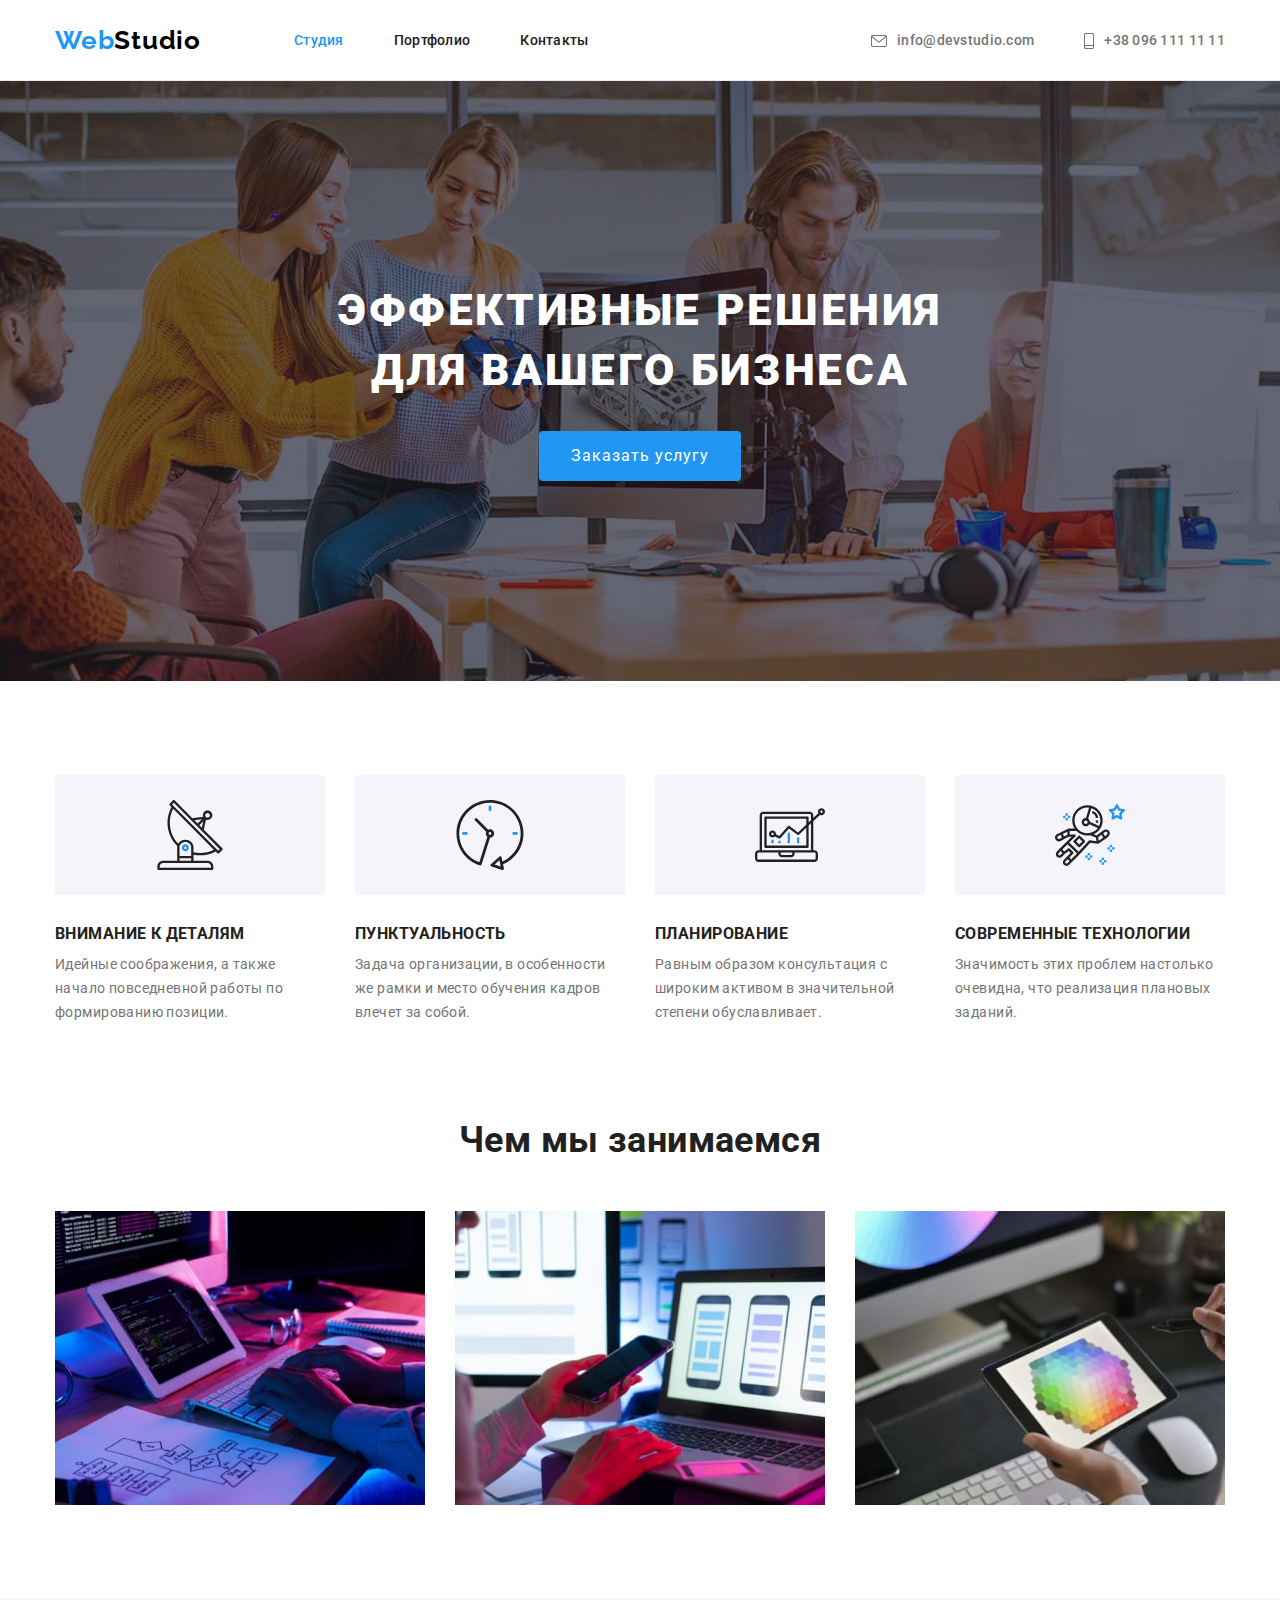
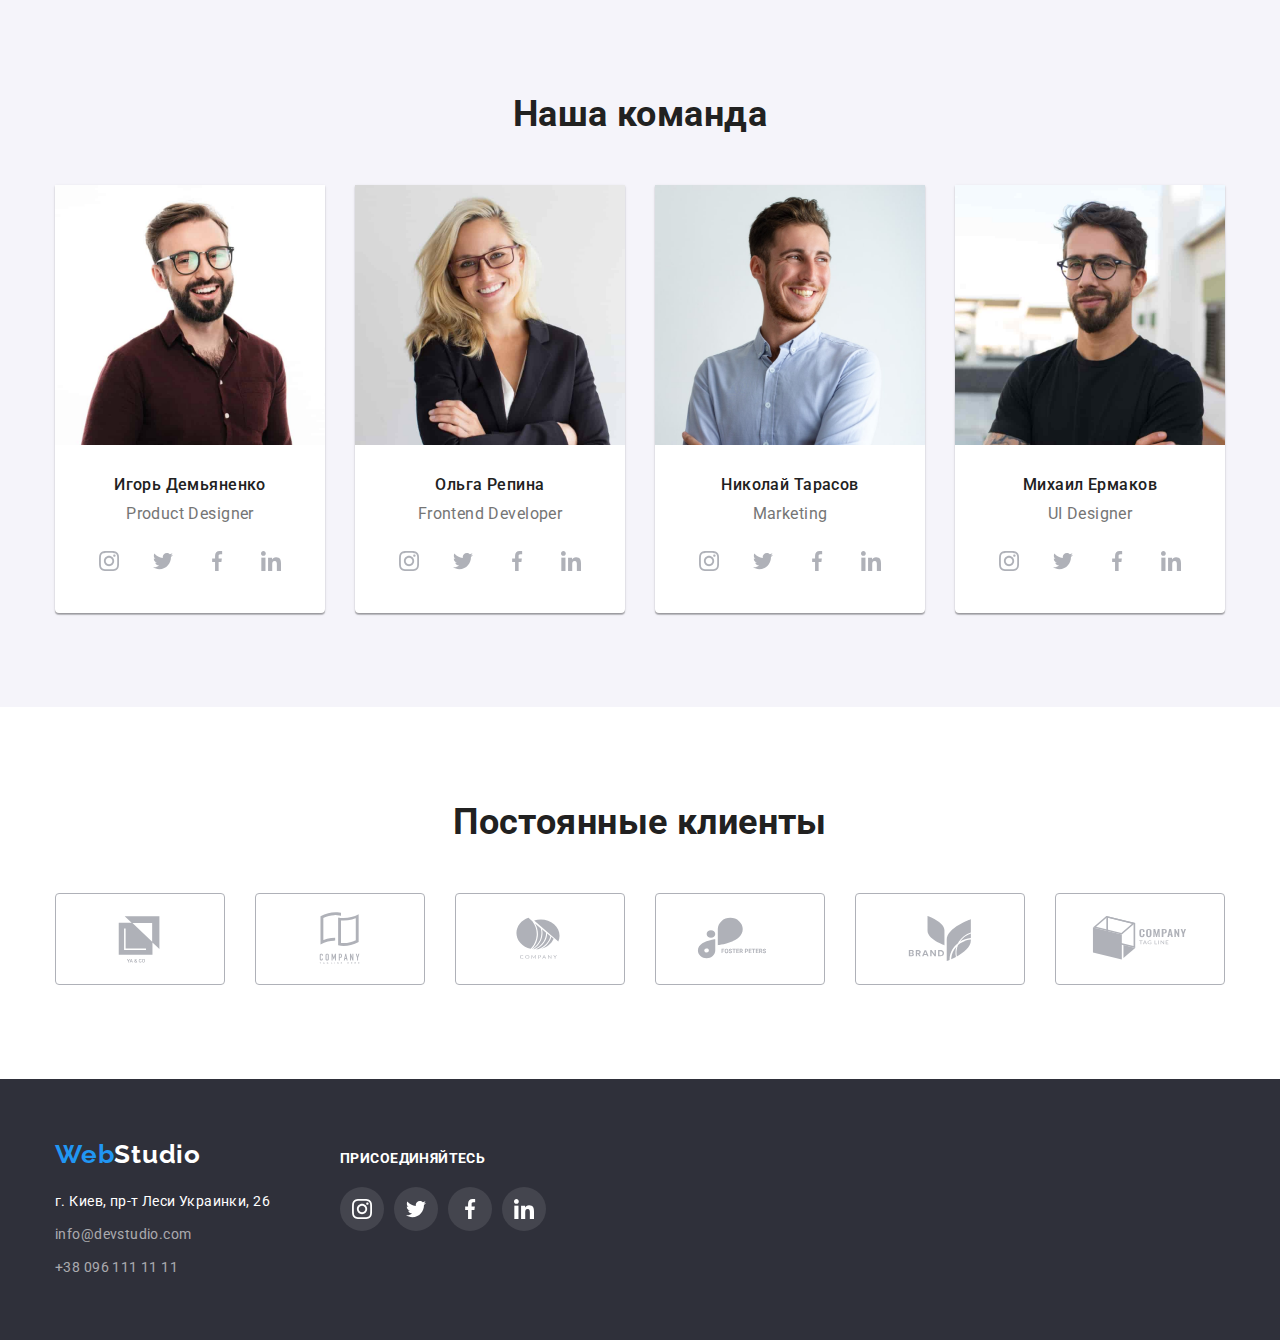
==== index.html @ 4bf97e48 "adds mentor corrections" ====
<!DOCTYPE html>
<html lang="ru">

<head>
    <meta charset="UTF-8">
    <meta http-equiv="X-UA-Compatible" content="IE=edge">
    <meta name="viewport" content="width=device-width, initial-scale=1.0">
    <title>WebStudio</title>
    <link rel="stylesheet" href="https://cdnjs.cloudflare.com/ajax/libs/modern-normalize/1.1.0/modern-normalize.min.css">
    <link href="https://fonts.googleapis.com/css2?family=Raleway:wght@700&family=Roboto:wght@400;500;700;900&display=swap"
        rel="stylesheet">
    <link rel="stylesheet" href="./css/styles.css">
</head>

<body>
    <!--Шапка сайта-->
    <header class="header">
        <div class="header-container container">
            <nav class="header-nav">
                <a class="logo link" href="./index.html"><span class="logo-accent">Web</span>Studio</a>
                <ul class="nav">
                    <li class="nav-item">
                        <a class="nav-link current" href="">Студия</a>
                    </li>
                    <li class="nav-item">
                        <a class="nav-link" href="./portfolio.html">Портфолио</a>
                    </li>
                    <li class="nav-item">
                        <a class="nav-link" href="">Контакты</a>
                    </li>
                </ul>
            </nav>
            <ul class="contacts-list">
                <li class="contacts-item">
                    <a class="contacts-link" href="mailto:info@devstudio.com">
                        <svg class="header-icon" width="16" height="12">
                            <use href="./images/sprite.svg#icon-mail"></use>
                        </svg>
                        info@devstudio.com
                    </a>
                </li>
                <li class="contacts-item">
                    <a class="contacts-link" href="tel:+380961111111">
                        <svg class="header-icon" width="10" height="16">
                            <use href="./images/sprite.svg#icon-smartphone"></use>
                        </svg>
                        +38 096 111 11 11
                    </a>
                </li>
            </ul>
        </div>
    </header>

    <main>
        <!--Герой-->
        <section class="hero" >
            <div class="container">
                    <h1 class="hero-title">Эффективные решения для вашего бизнеса</h1>
                    <button class="hero-btn" type="button">Заказать услугу</button>
            </div>
       </section>
        <!--Особености-->
        <section class="peculiarities section">
            <div class="container">
                <h2 class="visually-hidden">Особености</h2>
                <ul class="peculiarities-list">
                    <li class="peculiarities-item">
                        <div class="peculiarities-icon">
                            <svg width="70" height="70" >
                                <use href="./images/sprite.svg#icon-antenna"></use>
                            </svg>
                        </div>
                        <h3 class="peculiarities-title">Внимание к деталям</h3>
                        <p class="peculiarities-text">Идейные соображения, а также начало повседневной работы по формированию позиции.
                        </p>
                    </li>
                    <li class="peculiarities-item">
                        <div class="peculiarities-icon">
                            <svg width="70" height="70" >
                                <use href="./images/sprite.svg#icon-clock"></use>
                            </svg>
                        </div>
                        <h3 class="peculiarities-title">Пунктуальность</h3>
                        <p class="peculiarities-text">Задача организации, в особенности же рамки и место обучения кадров влечет за
                            собой.</p>
                    </li>
                    <li class="peculiarities-item">
                        <div class="peculiarities-icon">
                            <svg width="70" height="70" >
                                <use href="./images/sprite.svg#icon-diagram"></use>
                            </svg>
                        </div>
                        <h3 class="peculiarities-title">Планирование</h3>
                        <p class="peculiarities-text">Равным образом консультация с широким активом в значительной степени
                            обуславливает.</p>
                    </li>
                    <li class="peculiarities-item">
                        <div class="peculiarities-icon">
                            <svg width="70" height="70" >
                                <use href="./images/sprite.svg#icon-astronaut"></use>
                            </svg>
                        </div>
                        <h3 class="peculiarities-title">Современные технологии</h3>
                        <p class="peculiarities-text">Значимость этих проблем настолько очевидна, что реализация плановых заданий.</p>
                    </li>
                </ul>
            </div>
        </section>
        <!--Чем мы занимаемся-->
        <section class="working section">
            <div class="working-container container">
                <h2 class="working-title section-title">Чем мы занимаемся</h2>
                <ul class="working-list">
                    <li class="working-item"><img class="working-img" src="./images/box-1.jpg" alt="пишет код" width="370" height="294"></li>
                    <li class="working-item"><img class="working-img" src="./images/box-2.jpg" alt="делает макет" width="370" height="294"></li>
                    <li class="working-item"><img class="working-img" src="./images/box-3.jpg" alt="тестирует программу" width="370" height="294"></li>
                </ul>
            </div>
        </section>
        <!--Наша команда-->
        <section class="team section">
            <div class="team-container container">
                <h2 class="team-title">Наша команда</h2>
                <ul class="team-list">
                    <li class="team-item">
                        <img src="./images/our-team/img1.jpg" alt="дизайнер продуктов" width="270" height="260">
                        <div class="team-list-container">
                            <h3 class="team-list-title">Игорь Демьяненко</h3>
                            <p class="team-list-text" lang="en">Product Designer</p>
                            <ul class="team-icon-list">
                                <li class="team-icon-item">
                                    <a class="team-icon-link social-icon" href="" target="_blank" rel="noopener noreferrer">
                                        <svg width="20" height="20" >
                                            <use href="./images/sprite.svg#icon-instagram"></use>
                                        </svg>
                                    </a>
                                </li>
                                <li class="team-icon-item">
                                    <a class="team-icon-link social-icon" href="" target="_blank" rel="noopener noreferrer">
                                        <svg width="20" height="20">
                                            <use href="./images/sprite.svg#icon-twitter"></use>
                                        </svg>
                                    </a>
                                </li>
                                <li class="team-icon-item">
                                    <a class="team-icon-link social-icon" href="" target="_blank" rel="noopener noreferrer">
                                        <svg width="20" height="20">
                                            <use href="./images/sprite.svg#icon-facebook"></use>
                                        </svg>
                                    </a>
                                </li>
                                <li class="team-icon-item">
                                    <a class="team-icon-link social-icon" href="" target="_blank" rel="noopener noreferrer">
                                        <svg width="20" height="20">
                                            <use href="./images/sprite.svg#icon-linkedin"></use>
                                        </svg>
                                    </a>
                                </li>
                            </ul>
                        </div>
                    </li>
                    <li class="team-item">
                        <img src="./images/our-team/img2.jpg" alt="фронтенд-разработчик" width="270" height="260">
                        <div class="team-list-container">
                            <h3 class="team-list-title">Ольга Репина</h3>
                            <p class="team-list-text" lang="en">Frontend Developer</p>
                            <ul class="team-icon-list">
                                <li class="team-icon-item">
                                    <a class="team-icon-link social-icon" href="" target="_blank" rel="noopener noreferrer">
                                        <svg width="20" height="20">
                                            <use href="./images/sprite.svg#icon-instagram"></use>
                                        </svg>
                                    </a>
                                </li>
                                <li class="team-icon-item">
                                    <a class="team-icon-link social-icon" href="" target="_blank" rel="noopener noreferrer">
                                        <svg width="20" height="20">
                                            <use href="./images/sprite.svg#icon-twitter"></use>
                                        </svg>
                                    </a>
                                </li>
                                <li class="team-icon-item">
                                    <a class="team-icon-link social-icon" href="" target="_blank" rel="noopener noreferrer">
                                        <svg width="20" height="20">
                                            <use href="./images/sprite.svg#icon-facebook"></use>
                                        </svg>
                                    </a>
                                </li>
                                <li class="team-icon-item">
                                    <a class="team-icon-link social-icon" href="" target="_blank" rel="noopener noreferrer">
                                        <svg width="20" height="20">
                                            <use href="./images/sprite.svg#icon-linkedin"></use>
                                        </svg>
                                    </a>
                                </li>
                            </ul>
                        </div>
                    </li>
                    <li class="team-item">
                        <img src="./images/our-team/img3.jpg" alt="маркетинг" width="270" height="260">
                        <div class="team-list-container">
                            <h3 class="team-list-title">Николай Тарасов</h3>
                            <p class="team-list-text" lang="en">Marketing</p>
                            <ul class="team-icon-list">
                                <li class="team-icon-item">
                                    <a class="team-icon-link social-icon" href="" target="_blank" rel="noopener noreferrer">
                                        <svg width="20" height="20">
                                            <use href="./images/sprite.svg#icon-instagram"></use>
                                        </svg>
                                    </a>
                                </li>
                                <li class="team-icon-item">
                                    <a class="team-icon-link social-icon" href="" target="_blank" rel="noopener noreferrer">
                                        <svg width="20" height="20">
                                            <use href="./images/sprite.svg#icon-twitter"></use>
                                        </svg>
                                    </a>
                                </li>
                                <li class="team-icon-item">
                                    <a class="team-icon-link social-icon" href="" target="_blank" rel="noopener noreferrer">
                                        <svg width="20" height="20">
                                            <use href="./images/sprite.svg#icon-facebook"></use>
                                        </svg>
                                    </a>
                                </li>
                                <li class="team-icon-item">
                                    <a class="team-icon-link social-icon" href="" target="_blank" rel="noopener noreferrer">
                                        <svg width="20" height="20">
                                            <use href="./images/sprite.svg#icon-linkedin"></use>
                                        </svg>
                                    </a>
                                </li>
                            </ul>
                        </div>
                    </li>
                    <li class="team-item">
                        <img src="./images/our-team/img4.jpg" alt="дизайнер интерфейсов" width="270" height="260">
                        <div class="team-list-container">
                            <h3 class="team-list-title">Михаил Ермаков</h3>
                            <p class="team-list-text" lang="en">UI Designer</p>
                            <ul class="team-icon-list">
                                <li class="team-icon-item">
                                    <a class="team-icon-link social-icon" href="" target="_blank" rel="noopener noreferrer">
                                        <svg width="20" height="20">
                                            <use href="./images/sprite.svg#icon-instagram"></use>
                                        </svg>
                                    </a>
                                </li>
                                <li class="team-icon-item">
                                    <a class="team-icon-link social-icon" href="" target="_blank" rel="noopener noreferrer">
                                        <svg width="20" height="20">
                                            <use href="./images/sprite.svg#icon-twitter"></use>
                                        </svg>
                                    </a>
                                </li>
                                <li class="team-icon-item">
                                    <a class="team-icon-link social-icon" href="" target="_blank" rel="noopener noreferrer">
                                        <svg width="20" height="20">
                                            <use href="./images/sprite.svg#icon-facebook"></use>
                                        </svg>
                                    </a>
                                </li>
                                <li class="team-icon-item">
                                    <a class="team-icon-link social-icon" href="" target="_blank" rel="noopener noreferrer">
                                        <svg width="20" height="20">
                                            <use href="./images/sprite.svg#icon-linkedin"></use>
                                        </svg>
                                    </a>
                                </li>
                            </ul>
                        </div>
                    </li>
                </ul>
            </div>
        </section>
        <!--Постоянные клиенты-->
        <section class="clients section">
            <div class="container">
                <h2 class="clients-title section-title">Постоянные клиенты</h2>
                <ul class="clients-list">
                    <li class="clients-item">
                        <a class="clients-link" href="" target="_blank" rel="noopener noreferrer">
                            <svg class="clients-icon" width="106" height="60">
                                <use href="./images/sprite.svg#icon-logo1"></use>
                            </svg>
                        </a>
                    </li>
                    <li class="clients-item">
                        <a class="clients-link" href="" target="_blank" rel="noopener noreferrer">
                            <svg class="clients-icon" width="106" height="60">
                                <use href="./images/sprite.svg#icon-logo2"></use>
                            </svg>
                        </a>
                    </li>
                    <li class="clients-item">
                        <a class="clients-link" href="" target="_blank" rel="noopener noreferrer">
                            <svg class="clients-icon" width="106" height="60">
                                <use href="./images/sprite.svg#icon-logo3"></use>
                            </svg>
                        </a>
                    </li>
                    <li class="clients-item">
                        <a class="clients-link" href="" target="_blank" rel="noopener noreferrer">
                            <svg class="clients-icon" width="106" height="60">
                                <use href="./images/sprite.svg#icon-logo4"></use>
                            </svg>
                        </a>
                    </li>
                    <li class="clients-item">
                        <a class="clients-link" href="" target="_blank" rel="noopener noreferrer">
                            <svg class="clients-icon" width="106" height="60">
                                <use href="./images/sprite.svg#icon-logo5"></use>
                            </svg>
                        </a>
                    </li>
                    <li class="clients-item">
                        <a class="clients-link" href="" target="_blank" rel="noopener noreferrer">
                            <svg class="clients-icon" width="106" height="60">
                                <use href="./images/sprite.svg#icon-logo6"></use>
                            </svg>
                        </a>
                    </li>
                </ul>
            </div>
        </section>
    </main>

    <!-- FOOTER -->
    <footer class="footer">
        <div class="footer-container container">
            <div class="address">
                <a class="footer-logo" href="./index.html"><span class="logo-accent">Web</span>Studio</a>
                <address class="footer-address">
                    <ul class="address-list">
                        <li class="address-item">
                            <a class="address-link address-map" href="https://goo.gl/maps/gdW3G2ZJ26sDRHuD7" target="_blank" rel="noopener noreferrer">г. Киев, пр-т Леси Украинки, 26</a>
                        </li>
                        <li class="address-item">
                            <a class="address-link" href="mailto:info@devstudio.com">info@devstudio.com</a>
                        </li>
                        <li class="address-item">
                            <a class="address-link" href="tel:+380961111111">+38 096 111 11 11</a>
                        </li>
                    </ul>
                </address>
            </div>
            <div class="social">
                <h3 class="footer-social-title">присоединяйтесь</h3>
                <ul class="footer-social-list">
                    <li class="footer-icon-item">
                        <a class="footer-social-icon social-icon" href="" target="_blank" rel="noopener noreferrer">
                            <svg width="20" height="20">
                                <use href="./images/sprite.svg#icon-instagram"></use>
                            </svg>
                        </a>
                    </li>
                    <li class="footer-icon-item">
                        <a class="footer-social-icon social-icon" href="" target="_blank" rel="noopener noreferrer">
                            <svg width="20" height="20">
                                <use href="./images/sprite.svg#icon-twitter"></use>
                            </svg>
                        </a>
                    </li>
                    <li class="footer-icon-item">
                        <a class="footer-social-icon social-icon" href="" target="_blank" rel="noopener noreferrer">
                            <svg width="20" height="20">
                                <use href="./images/sprite.svg#icon-facebook"></use>
                            </svg>
                        </a>
                    </li>
                    <li class="footer-icon-item">
                        <a class="footer-social-icon social-icon" href="" target="_blank" rel="noopener noreferrer">
                            <svg width="20" height="20">
                                <use href="./images/sprite.svg#icon-linkedin"></use>
                            </svg>
                        </a>
                    </li>
                </ul>
            </div>
        </div>
    </footer>
</body>

</html>
---- css/styles.css ----
/*  цвет основного текста #757575 */
/*    цвет вторичного текста #212121  */
/*    фон белый #ffffff  */
/*  вторичный цвет фона #F5F4FA  */
/*    акцент #2196F3  */

:root {
  --primary-text-color: #757575;
  --title-text-color: #212121;
  --primari-white-color: #fff;
  --accent-color: #2196f3;
}

body {
  background-color: var(--primari-white-color);
  color: var(--primary-text-color);

  font-family: Roboto, sans-serif;
  font-size: 14px;
  line-height: 1.71;
  letter-spacing: 0.03em;
}

.section {
  padding: 94px 0;
}

.container {
  width: 1200px;
  margin-left: auto;
  margin-right: auto;
  padding-left: 15px;
  padding-right: 15px;

  /* outline: 1px solid green; */
}

.section-title {
  text-align: center;
}

ul {
  list-style: none;
  padding: 0;
  margin: 0;
}

a {
  text-decoration: none;
  display: block;
  color: inherit;
}

h1,
h2,
h3,
h4,
h5,
h6,
p {
  margin: 0;
}

img {
  display: block;
  max-width: 100%;
  height: auto;
}

.social-icon {
  display: flex;
  justify-content: center;
  align-items: center;
  border-radius: 50%;
  fill: currentcolor;
  width: 44px;
  height: 44px;
}

.visually-hidden {
  position: absolute;
  width: 1px;
  height: 1px;
  margin: -1px;
  padding: 0;
  overflow: hidden;
  border: 0;
  clip: rect(0 0 0 0);
}

/* ----------------HEADER---------------- */

.header {
  border-bottom: 1px solid #ececec;
}

.header-container {
  display: flex;
}

.header-nav {
  display: flex;
  align-items: center;
}

.logo {
  padding-top: 25px;
  padding-bottom: 24px;

  font-family: Raleway, sans-serif;
  font-weight: 700;
  font-size: 26px;
  line-height: 1.19;
  letter-spacing: 0.03em;

  color: #000;
}

.logo-accent {
  color: var(--accent-color);
}

.logo:hover,
.logo:focus {
  color: var(--accent-color);
}

.nav {
  display: flex;
  margin-left: 93px;
}

.nav-item + .nav-item {
  margin-left: 50px;
}

.nav-link {
  padding-top: 33px;
  padding-bottom: 31px;

  font-weight: 500;
  line-height: 1.14;
  letter-spacing: 0.02em;

  color: var(--title-text-color);
}

.nav-link:hover,
.nav-link:focus,
.current {
  color: var(--accent-color);
}

.contacts-list {
  display: flex;
  margin-left: auto;
  align-items: center;
}

.contacts-item {
}

.contacts-item:not(:first-child) {
  margin-left: 50px;
}

.contacts-link {
  display: flex;
  align-items: center;

  padding-top: 33px;
  padding-bottom: 31px;

  font-weight: 500;
  line-height: 1.14;
  letter-spacing: 0.02em;

  color: var(--primary-text-color);
}

.header-icon {
  margin-right: 10px;
  fill: currentcolor;
}

.contacts-link:hover,
.contacts-link:focus {
  color: var(--accent-color);
}

/* ----------------HERO---------------- */

.hero {
  padding-top: 200px;
  padding-bottom: 200px;
  background-color: #2f303a;

  text-align: center;

  background-image: linear-gradient(
      rgba(47, 48, 58, 0.4),
      rgba(47, 48, 58, 0.4)
    ),
    url(../images/hero-bg.jpg);
  background-repeat: no-repeat;
  background-position: center;
  background-size: cover;
}

.hero-title {
  width: 696px;
  margin-left: auto;
  margin-right: auto;

  font-weight: 900;
  font-size: 44px;
  line-height: 1.36;
  letter-spacing: 0.06em;
  text-transform: uppercase;

  color: #ffffff;
}
.hero-btn {
  padding: 10px 32px;
  margin-top: 30px;
  border: none;
  border-radius: 4px;

  font-size: 16px;
  line-height: 1.87;
  letter-spacing: 0.06em;

  color: #ffffff;
  background: #2196f3;

  cursor: pointer;
}

.hero-btn:hover,
.hero-btn:focus {
  background-color: #188ce8;
}

/* ---------------PECULIARITIES--------------- */

.peculiarities-list {
  display: flex;
}

.peculiarities-item {
  flex-basis: 270px;
}

.peculiarities-item + .peculiarities-item {
  margin-left: 30px;
}

.peculiarities-icon {
  display: flex;
  justify-content: center;
  background-color: #f5f4fa;
  padding: 25px 0px;
  border-radius: 4px;
}

.peculiarities-title {
  margin-top: 30px;

  font-weight: 700;
  line-height: 1.14;
  text-transform: uppercase;

  color: var(--title-text-color);
}

.peculiarities-text {
  margin-top: 10px;
}

/*---------------WORKING--------------*/

.working {
  padding-top: 0;
}

.working-title {
  font-weight: 700;
  font-size: 36px;
  line-height: 1.17;

  color: var(--title-text-color);
}

.working-list {
  display: flex;
  margin-top: 50px;
}

.working-item + .working-item {
  margin-left: 30px;
}

/* --------------TEAM-------------- */

.team {
  background-color: #f5f4fa;
  text-align: center;
}

.team-title {
  font-weight: 700;
  font-size: 36px;
  line-height: 1.17;

  color: var(--title-text-color);
}

.team-list {
  display: flex;
  margin-top: 50px;
}

.team-item {
  flex-basis: calc(100%-120px) / 4;
  background-color: #ffffff;
  box-shadow: 0px 1px 3px rgba(0, 0, 0, 0.12), 0px 1px 1px rgba(0, 0, 0, 0.14),
    0px 2px 1px rgba(0, 0, 0, 0.2);
  border-radius: 0px 0px 4px 4px;
}

.team-item + .team-item {
  margin-left: 30px;
}

.team-list-container {
  padding-top: 30px;
  padding-bottom: 30px;
}

.team-list-title {
  font-weight: 500;
  font-size: 16px;
  line-height: 1.19;

  color: var(--title-text-color);
}

.team-list-text {
  margin-top: 10px;

  font-size: 16px;
  line-height: 1.19;
}

.team-icon-list {
  display: flex;
  justify-content: center;
  margin-top: 16px;
}

.team-icon-item + .team-icon-item {
  margin-left: 10px;
}

.team-icon-link {
  fill: #afb1b8;
}

.team-icon-link:hover,
.team-icon-link:focus {
  fill: var(--primari-white-color);
  background-color: var(--accent-color);
}

/* ---------------CLIENTS--------------- */

.clients-title {
  font-weight: 700;
  font-size: 36px;
  line-height: 1.17;

  color: var(--title-text-color);
}

.clients-list {
  display: flex;
  margin-top: 50px;
}

.clients-item + .clients-item {
  margin-left: 30px;
}

.clients-link {
  display: flex;
  justify-content: center;
  padding: 15px 31px;
  border: 1px solid;
  border-radius: 4px;

  color: #afb1b8;
}

.clients-link:hover,
.clients-link:focus {
  color: var(--accent-color);
}

.clients-icon {
  fill: currentColor;
}

/* ---------------PORTFOLIO--------------- */

.filter-list {
  display: flex;
  justify-content: center;
}

.filter-item + .filter-item {
  margin-left: 8px;
}

.filter-btn {
  padding: 6px 22px;
  border: none;
  border-radius: 4px;

  font-weight: 500;
  font-size: 16px;
  line-height: 1.62;
  text-align: center;

  color: var(--title-text-color);
}

.filter-btn:hover,
.filter-btn:focus {
  color: #ffffff;
  background-color: var(--accent-color);
  cursor: pointer;
  box-shadow: 0px 3px 1px rgba(0, 0, 0, 0.1), 0px 1px 2px rgba(0, 0, 0, 0.08),
    0px 2px 2px rgba(0, 0, 0, 0.12);
}

.projects {
  display: flex;
  flex-wrap: wrap;
  margin-top: 20px;
  margin-left: -30px;
}

.projects-item {
  flex-basis: calc(100%-90px) / 3;
  margin-top: 30px;
  margin-left: 30px;
}

.projects-link:hover,
.projects-link:focus {
  box-shadow: 0px 1px 1px rgba(0, 0, 0, 0.12), 0px 4px 4px rgba(0, 0, 0, 0.06),
    1px 4px 6px rgba(0, 0, 0, 0.16);
}

.projects-item-container {
  padding: 20px 24px;
  border: 1px solid #eeeeee;
  border-top: none;
}

.projects-title {
  font-weight: 700;
  font-size: 18px;
  line-height: 2;
  letter-spacing: 0.06em;

  color: var(--title-text-color);
}

.projects-text {
  margin-top: 4px;

  font-size: 16px;
  line-height: 1.87;

  color: var(--primary-text-color);
}

/* ---------------FOOTER--------------- */

.footer {
  background-color: #2f303a;
  padding-top: 60px;
  padding-bottom: 60px;
}

.footer-container {
  display: flex;
  align-items: baseline;
}

.footer-logo {
  font-family: Raleway, sans-serif;
  font-weight: 700;
  font-size: 26px;
  line-height: 1.19;
  letter-spacing: 0.03em;

  color: #ffffff;
}

.footer-logo:hover,
.footer-logo:focus {
  color: var(--accent-color);
}

.footer-address {
  margin-top: 20px;
  font-style: normal;
}

.address-item + .address-item {
  margin-top: 9px;
}

.address-link {
  color: rgba(255, 255, 255, 0.6);
}

.address-link:hover,
.address-link:focus {
  color: var(--accent-color);
}

.address-map {
  color: #ffffff;
}

.social {
  margin-left: 70px;
}

.footer-social-title {
  font-weight: 700;
  font-size: 14px;
  line-height: 1.14;
  text-transform: uppercase;

  color: #ffffff;
}

.footer-social-list {
  display: flex;
  margin-top: 20px;
}

.footer-icon-item + .footer-icon-item {
  margin-left: 10px;
}

.footer-social-icon {
  fill: var(--primari-white-color);
  background-color: rgba(255, 255, 255, 0.1);
}

.footer-social-icon:hover,
.footer-social-icon:focus {
  background-color: var(--accent-color);
}
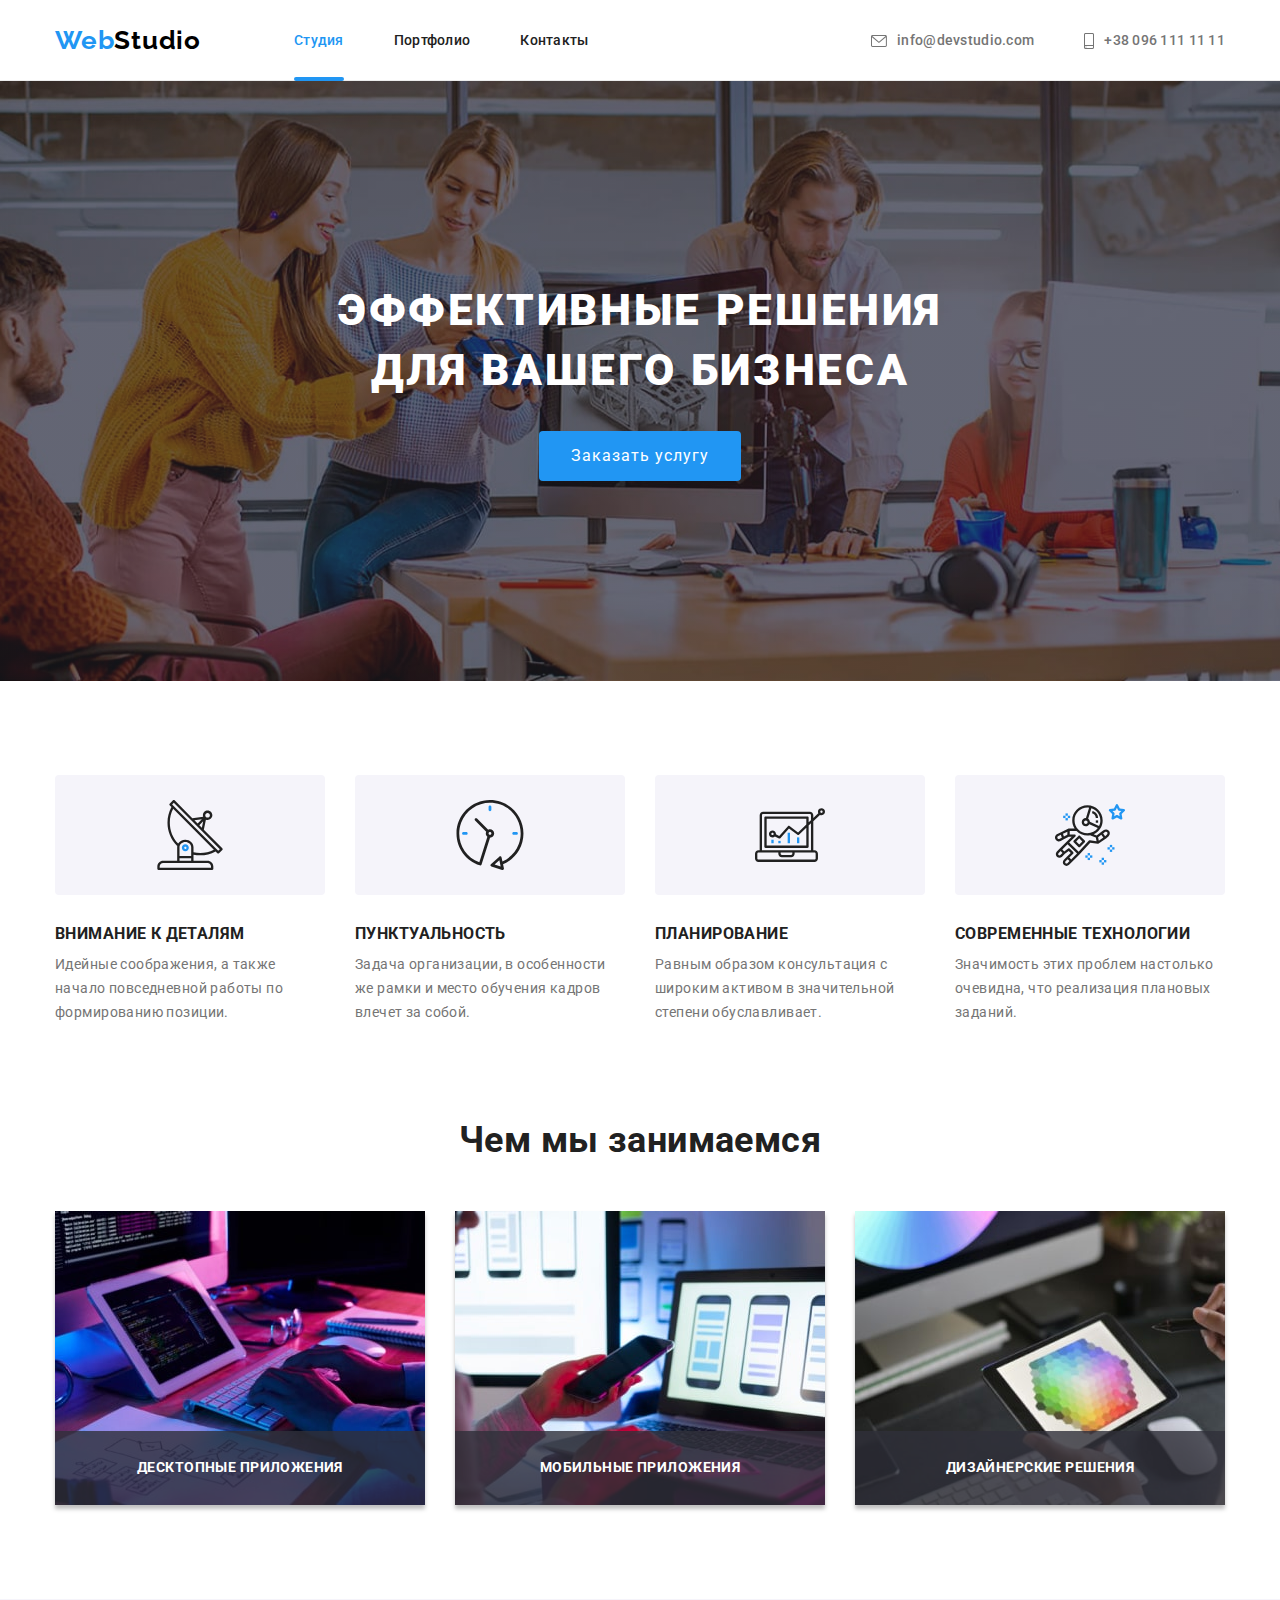
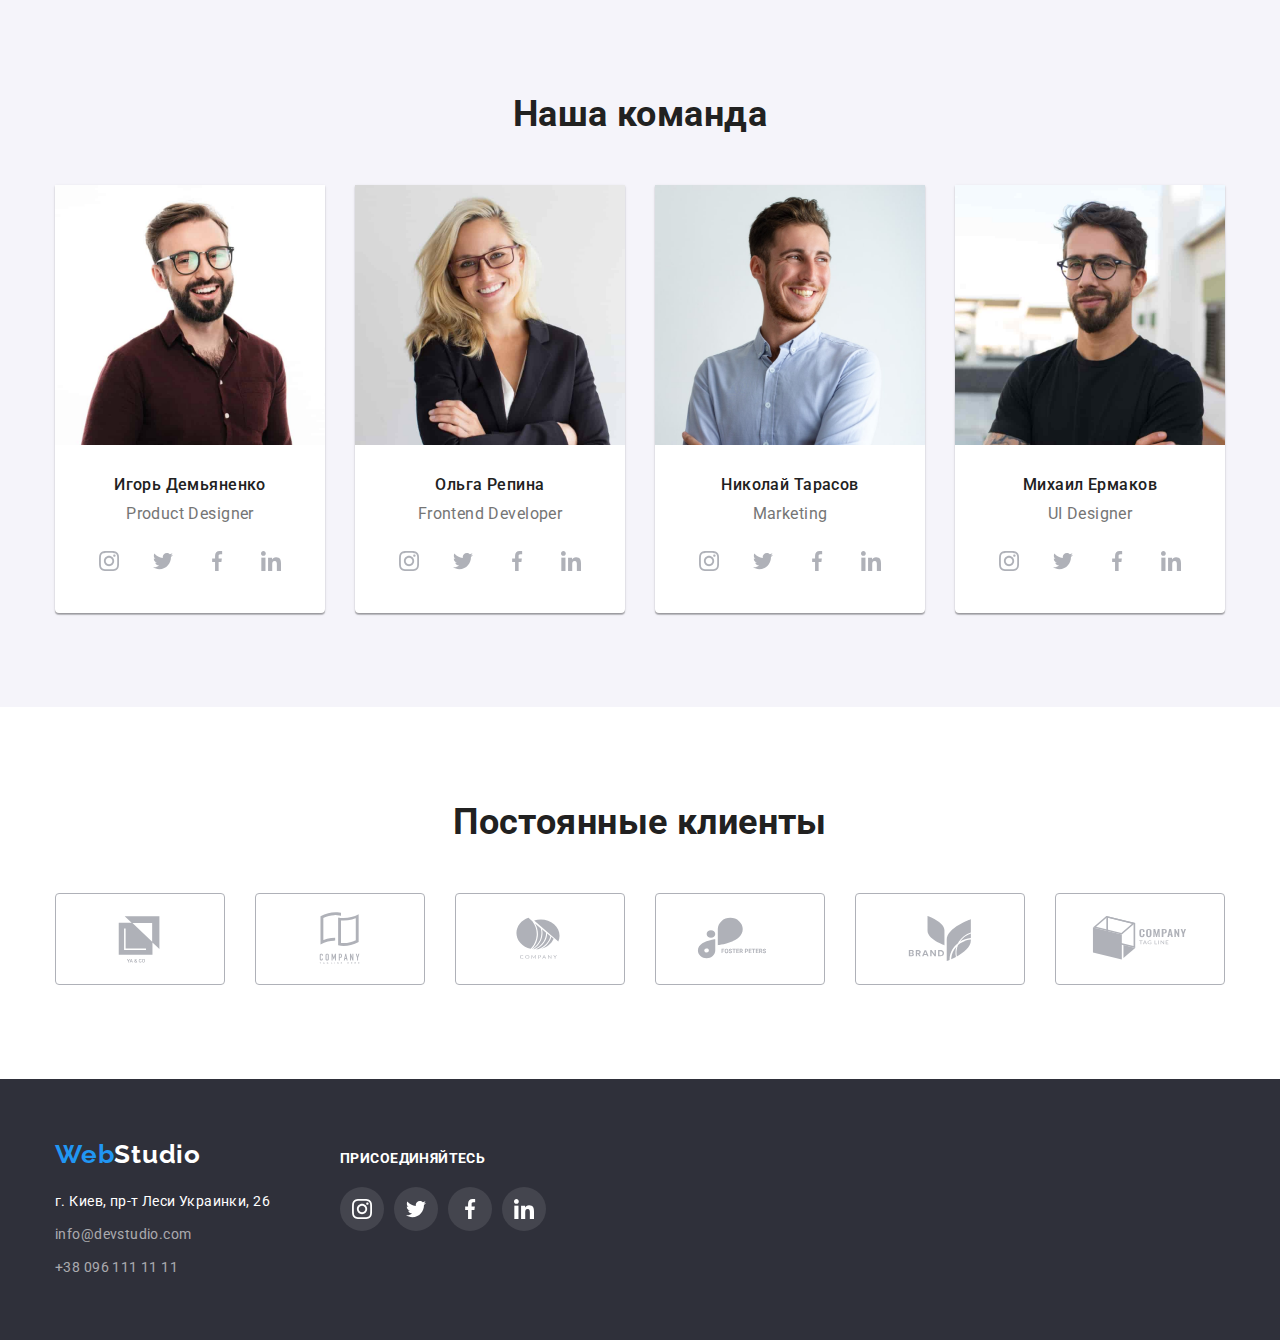
==== commit 4b736a66: "animations css" ====
--- a/index.html
+++ b/index.html
@@ -56,7 +56,7 @@
         <section class="hero" >
             <div class="container">
                     <h1 class="hero-title">Эффективные решения для вашего бизнеса</h1>
-                    <button class="hero-btn" type="button">Заказать услугу</button>
+                    <button class="hero-btn" type="button" data-modal-open>Заказать услугу</button>
             </div>
        </section>
         <!--Особености-->
@@ -111,9 +111,24 @@
             <div class="working-container container">
                 <h2 class="working-title section-title">Чем мы занимаемся</h2>
                 <ul class="working-list">
-                    <li class="working-item"><img class="working-img" src="./images/box-1.jpg" alt="пишет код" width="370" height="294"></li>
-                    <li class="working-item"><img class="working-img" src="./images/box-2.jpg" alt="делает макет" width="370" height="294"></li>
-                    <li class="working-item"><img class="working-img" src="./images/box-3.jpg" alt="тестирует программу" width="370" height="294"></li>
+                    <li class="working-item">
+                        <div class="working-thumb">
+                            <img class="working-img" src="./images/box-1.jpg" alt="пишет код" width="370" height="294">
+                            <p class="working-text">Десктопные приложения</p>
+                        </div>
+                    </li>
+                    <li class="working-item">
+                        <div class="working-thumb">
+                            <img class="working-img" src="./images/box-2.jpg" alt="делает макет" width="370" height="294">
+                            <p class="working-text">Мобильные приложения</p>
+                        </div>
+                    </li>
+                    <li class="working-item">
+                        <div class="working-thumb">
+                            <img class="working-img" src="./images/box-3.jpg" alt="тестирует программу" width="370" height="294">
+                            <p class="working-text">Дизайнерские решения</p>
+                        </div>
+                    </li>
                 </ul>
             </div>
         </section>
@@ -379,6 +394,18 @@
             </div>
         </div>
     </footer>
+
+    <!-- Modal-->
+    <div class="backdrop is-hidden" data-modal>
+        <div class="modal">
+            <button type="button" class="btn-close" data-modal-close>
+                <svg class="btn-icon" width="18" height="18">
+                    <use href="./images/sprite.svg#icon-close"></use>
+                </svg>
+            </button>
+        </div>
+    </div>
+    <script src="./js/modal.js"></script>
 </body>
 
 </html>
--- a/css/styles.css
+++ b/css/styles.css
@@ -114,6 +114,8 @@
   letter-spacing: 0.03em;
 
   color: #000;
+
+  transition: color 250ms cubic-bezier(0.4, 0, 0.2, 1);
 }
 
 .logo-accent {
@@ -143,6 +145,8 @@
   letter-spacing: 0.02em;
 
   color: var(--title-text-color);
+
+  transition: color 250ms cubic-bezier(0.4, 0, 0.2, 1);
 }
 
 .nav-link:hover,
@@ -151,6 +155,22 @@
   color: var(--accent-color);
 }
 
+.current {
+  position: relative;
+}
+
+.current::after {
+  content: "";
+  display: block;
+  background-color: var(--accent-color);
+  width: 100%;
+  height: 4px;
+  border-radius: 2px;
+
+  position: absolute;
+  bottom: -1px;
+}
+
 .contacts-list {
   display: flex;
   margin-left: auto;
@@ -176,6 +196,8 @@
   letter-spacing: 0.02em;
 
   color: var(--primary-text-color);
+
+  transition: color 250ms cubic-bezier(0.4, 0, 0.2, 1);
 }
 
 .header-icon {
@@ -234,6 +256,8 @@
   background: #2196f3;
 
   cursor: pointer;
+
+  transition: background-color 250ms cubic-bezier(0.4, 0, 0.2, 1);
 }
 
 .hero-btn:hover,
@@ -298,6 +322,28 @@
 
 .working-item + .working-item {
   margin-left: 30px;
+}
+
+.working-thumb {
+  position: relative;
+
+  box-shadow: 0px 4px 4px rgba(0, 0, 0, 0.25);
+}
+
+.working-text {
+  padding: 27px 0;
+
+  font-weight: 700;
+  line-height: 1.42;
+  text-align: center;
+  text-transform: uppercase;
+
+  color: #ffffff;
+  background-color: rgba(47, 48, 58, 0.8);
+
+  position: absolute;
+  width: 100%;
+  bottom: 0;
 }
 
 /* --------------TEAM-------------- */
@@ -364,6 +410,9 @@
 
 .team-icon-link {
   fill: #afb1b8;
+
+  transition: background-color 250ms cubic-bezier(0.4, 0, 0.2, 1),
+    fill 250ms cubic-bezier(0.4, 0, 0.2, 1);
 }
 
 .team-icon-link:hover,
@@ -399,6 +448,8 @@
   border-radius: 4px;
 
   color: #afb1b8;
+
+  transition: color 250ms cubic-bezier(0.4, 0, 0.2, 1);
 }
 
 .clients-link:hover,
@@ -426,19 +477,24 @@
   border: none;
   border-radius: 4px;
 
+  cursor: pointer;
+
   font-weight: 500;
   font-size: 16px;
   line-height: 1.62;
   text-align: center;
 
   color: var(--title-text-color);
+
+  transition: color 250ms cubic-bezier(0.4, 0, 0.2, 1),
+    background-color 250ms cubic-bezier(0.4, 0, 0.2, 1),
+    box-shadow 250ms cubic-bezier(0.4, 0, 0.2, 1);
 }
 
 .filter-btn:hover,
 .filter-btn:focus {
   color: #ffffff;
   background-color: var(--accent-color);
-  cursor: pointer;
   box-shadow: 0px 3px 1px rgba(0, 0, 0, 0.1), 0px 1px 2px rgba(0, 0, 0, 0.08),
     0px 2px 2px rgba(0, 0, 0, 0.12);
 }
@@ -456,12 +512,43 @@
   margin-left: 30px;
 }
 
+.projects-link {
+  transition: box-shadow 250ms cubic-bezier(0.4, 0, 0.2, 1);
+}
+
 .projects-link:hover,
 .projects-link:focus {
   box-shadow: 0px 1px 1px rgba(0, 0, 0, 0.12), 0px 4px 4px rgba(0, 0, 0, 0.06),
     1px 4px 6px rgba(0, 0, 0, 0.16);
 }
 
+.projects-overlay {
+  position: relative;
+  overflow: hidden;
+}
+
+.projects-description-text {
+  font-weight: 400;
+  font-size: 18px;
+  line-height: 1.56;
+
+  color: #ffffff;
+  background-color: rgba(33, 150, 243, 0.9);
+
+  position: absolute;
+  top: 0;
+  left: 0;
+  height: 100%;
+  padding: 24px;
+  overflow: auto;
+  transform: translateY(100%);
+  transition: transform 250ms cubic-bezier(0.4, 0, 0.2, 1);
+}
+
+.projects-link:hover .projects-description-text {
+  transform: translateY(0%);
+}
+
 .projects-item-container {
   padding: 20px 24px;
   border: 1px solid #eeeeee;
@@ -507,6 +594,8 @@
   letter-spacing: 0.03em;
 
   color: #ffffff;
+
+  transition: color 250ms cubic-bezier(0.4, 0, 0.2, 1);
 }
 
 .footer-logo:hover,
@@ -525,6 +614,8 @@
 
 .address-link {
   color: rgba(255, 255, 255, 0.6);
+
+  transition: color 250ms cubic-bezier(0.4, 0, 0.2, 1);
 }
 
 .address-link:hover,
@@ -561,9 +652,75 @@
 .footer-social-icon {
   fill: var(--primari-white-color);
   background-color: rgba(255, 255, 255, 0.1);
+
+  transition: background-color 250ms cubic-bezier(0.4, 0, 0.2, 1);
 }
 
 .footer-social-icon:hover,
 .footer-social-icon:focus {
   background-color: var(--accent-color);
 }
+
+/* ---------------MODAL--------------- */
+
+.backdrop {
+  position: fixed;
+  width: 100vw;
+  height: 100vh;
+  top: 0;
+  background-color: rgba(0, 0, 0, 0.2);
+
+  opacity: 1;
+  transform: scale(1);
+
+  transition: opacity 250ms cubic-bezier(0.4, 0, 0.2, 1),
+    visibility 250ms cubic-bezier(0.4, 0, 0.2, 1),
+    transform 250ms cubic-bezier(0.4, 0, 0.2, 1);
+}
+
+.is-hidden {
+  opacity: 0;
+  visibility: hidden;
+  pointer-events: none;
+  transform: scale(1.5);
+}
+
+.modal {
+  position: absolute;
+  width: 528px;
+  height: 581px;
+  top: 50%;
+  left: 50%;
+  transform: translate(-50%, -50%);
+
+  background-color: #ffffff;
+  box-shadow: 0px 1px 3px rgba(0, 0, 0, 0.12), 0px 1px 1px rgba(0, 0, 0, 0.14),
+    0px 2px 1px rgba(0, 0, 0, 0.2);
+  border-radius: 4px;
+}
+
+.btn-close {
+  position: absolute;
+  top: 8px;
+  right: 8px;
+
+  padding: 5px;
+  border-radius: 50%;
+  cursor: pointer;
+
+  border: 1px solid rgba(0, 0, 0, 0.1);
+  fill: #000000;
+  background-color: #ffffff;
+
+  transition: fill 250ms cubic-bezier(0.4, 0, 0.2, 1);
+}
+
+.btn-close:hover,
+.btn-close:focus {
+  fill: var(--accent-color);
+}
+
+.btn-icon {
+  display: block;
+  fill: inherit;
+}
